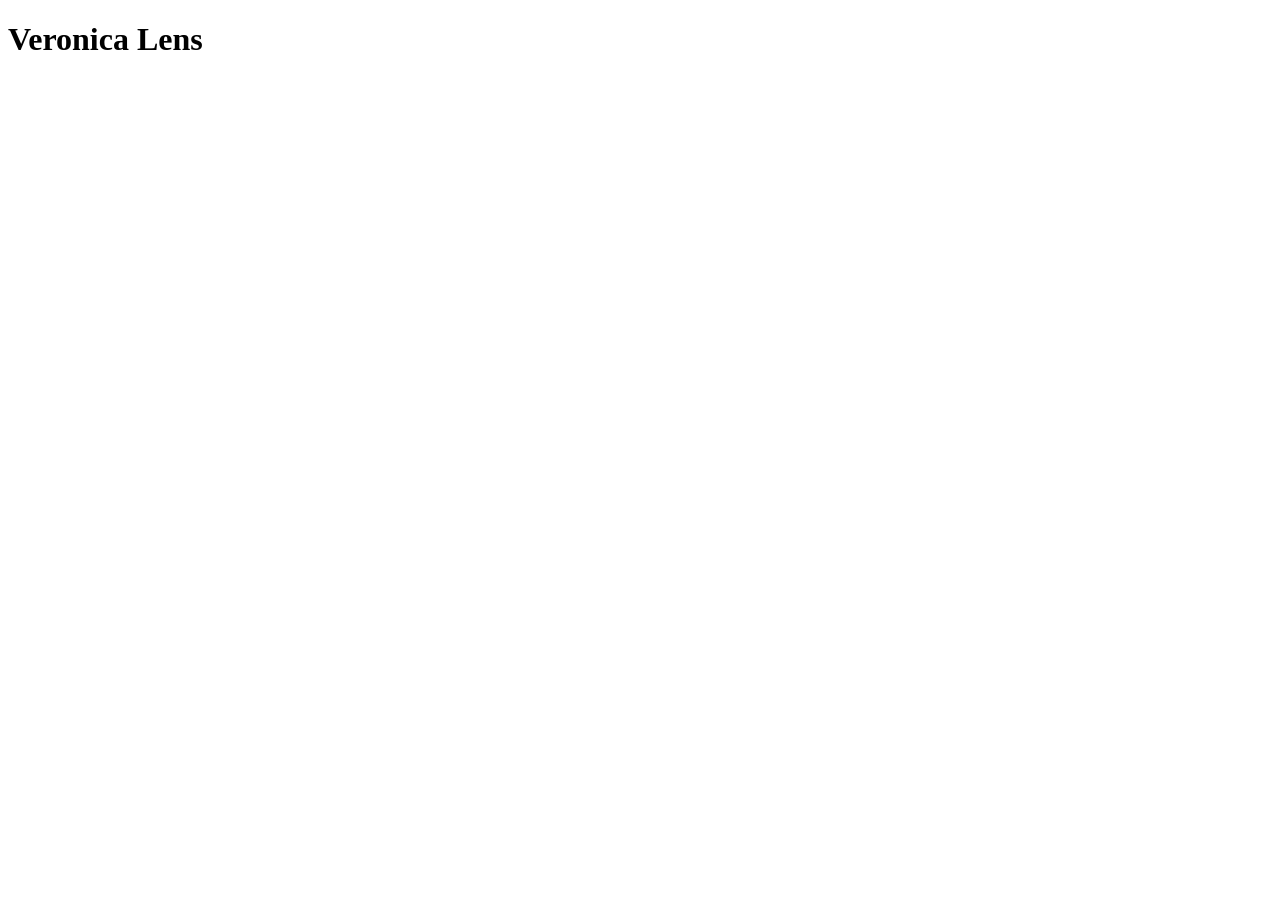
==== public/index.html @ 09145ca7 "feat: site html estático básico" ====
<!doctype html>
<html lang="pt-BR">
  <head>
    <meta charset="utf-8" />
    <meta name="viewport" content="width=device-width, initial-scale=1" />
    <title>Veronica Lens</title>
    <link rel="stylesheet" href="css/style.css" />
  </head>
  <body>
    <h1>Veronica Lens</h1>
    <script src="js/main.js"></script>
  </body>
</html>
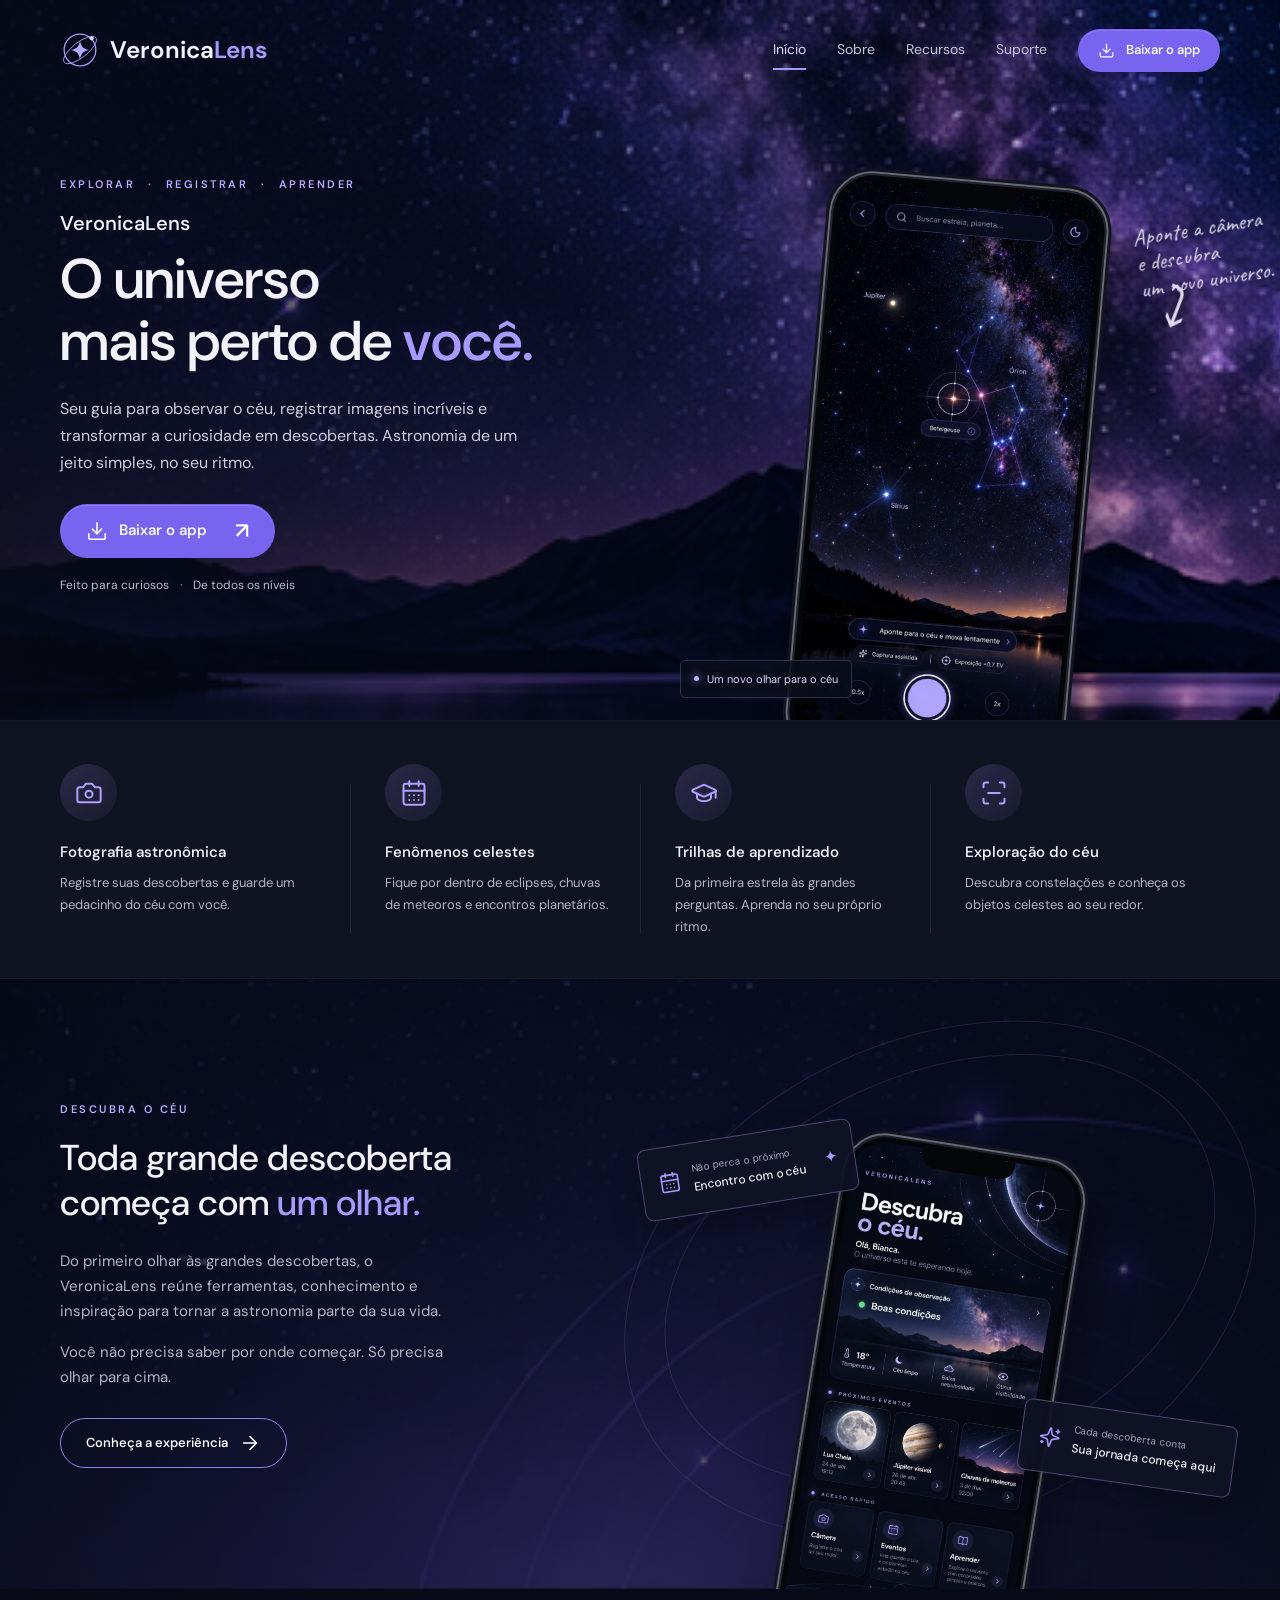
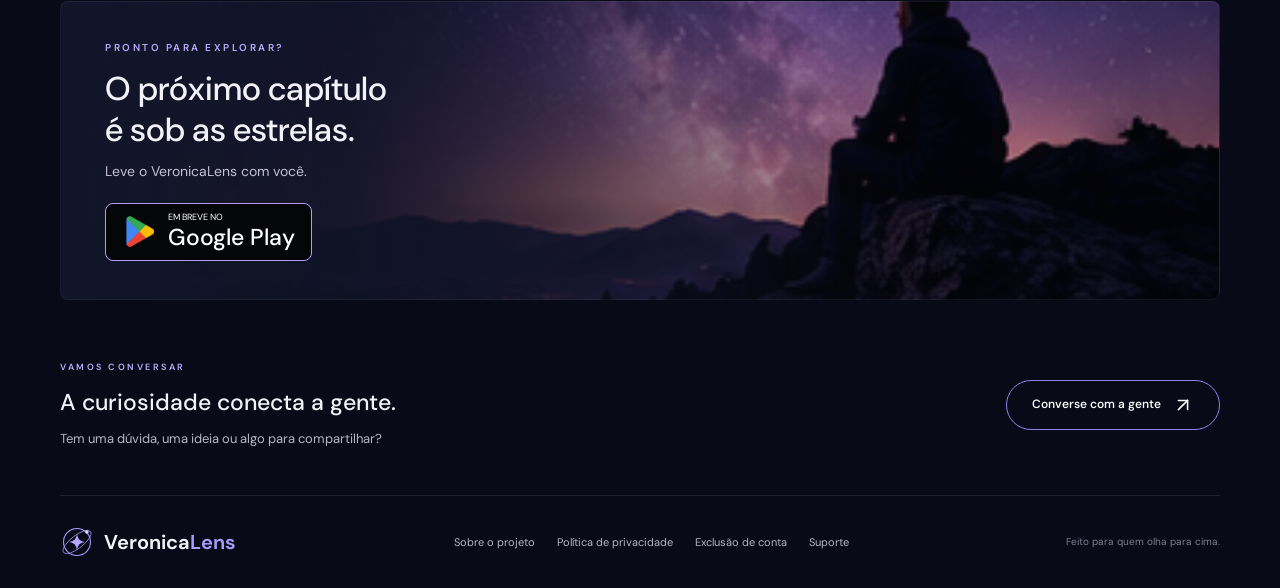
==== commit 546d9cc4: "feat(web): cria landing page e páginas de privacidade e exclusão de conta" ====
--- a/public/index.html
+++ b/public/index.html
@@ -1,13 +1,105 @@
-<!doctype html>
+<!DOCTYPE html>
 <html lang="pt-BR">
   <head>
-    <meta charset="utf-8" />
-    <meta name="viewport" content="width=device-width, initial-scale=1" />
-    <title>Veronica Lens</title>
-    <link rel="stylesheet" href="css/style.css" />
+    <meta charset="utf-8">
+    <meta name="viewport" content="width=device-width, initial-scale=1">
+    <meta name="theme-color" content="#080b17">
+    <meta name="description" content="Explore o céu, registre suas descobertas e aprenda astronomia com o VeronicaLens. O universo mais perto de você.">
+    <title>VeronicaLens | O universo mais perto de você</title>
+    <link rel="icon" href="assets/brand-mark.svg" type="image/svg+xml">
+    <link rel="preconnect" href="https://fonts.googleapis.com">
+    <link rel="preconnect" href="https://fonts.gstatic.com" crossorigin>
+    <link href="https://fonts.googleapis.com/css2?family=Caveat:wght@400;500&family=DM+Sans:wght@400;450;500;550;600;650;700&display=swap" rel="stylesheet">
+    <link rel="stylesheet" href="css/style.css">
+    <script src="js/lucide.min.js" defer></script>
+    <script src="js/main.js" defer></script>
   </head>
   <body>
-    <h1>Veronica Lens</h1>
-    <script src="js/main.js"></script>
+    <a class="skip-link" href="#conteudo">Ir para o conteúdo</a>
+    <div class="hero-sky" id="inicio">
+      <header class="site-header container">
+        <a class="brand" href="#inicio" aria-label="VeronicaLens, início">
+          <img src="assets/brand-mark.svg" width="40" height="40" alt="">
+          <span>Veronica<span class="brand-accent">Lens</span></span>
+        </a>
+        <button class="menu-toggle icon-button" type="button" aria-label="Abrir menu" aria-controls="main-nav" aria-expanded="false"><i data-lucide="menu" aria-hidden="true"></i></button>
+        <nav class="main-nav" id="main-nav" aria-label="Navegação principal">
+          <a class="nav-link active" href="#inicio" aria-current="location">Início</a>
+          <a class="nav-link" href="#sobre">Sobre</a>
+          <a class="nav-link" href="#recursos">Recursos</a>
+          <a class="nav-link" href="#suporte">Suporte</a>
+          <button class="button button-small" type="button" data-download><i data-lucide="download" aria-hidden="true"></i>Baixar o app</button>
+        </nav>
+      </header>
+
+      <main id="conteudo">
+        <section class="hero container" aria-labelledby="hero-title">
+          <div class="hero-copy">
+            <p class="eyebrow">Explorar <span>·</span> Registrar <span>·</span> Aprender</p>
+            <h1 id="hero-title">VeronicaLens<span class="hero-tagline">O universo<br>mais perto de <em>você.</em></span></h1>
+            <p class="hero-description">Seu guia para observar o céu, registrar imagens incríveis e transformar a curiosidade em descobertas. Astronomia de um jeito simples, no seu ritmo.</p>
+            <button class="button hero-button" type="button" data-download><i data-lucide="download" aria-hidden="true"></i>Baixar o app<span class="button-arrow" aria-hidden="true">↗</span></button>
+            <p class="hero-meta">Feito para curiosos <span>·</span> De todos os níveis</p>
+          </div>
+          <div class="hero-visual">
+            <div class="phone hero-phone">
+              <div class="phone-camera" aria-hidden="true"></div>
+              <img class="phone-screen" src="assets/camera.jpeg" width="738" height="1600" alt="Tela de exploração do VeronicaLens mostrando Órion, Betelgeuse e Sirius no céu estrelado" fetchpriority="high">
+            </div>
+            <div class="handwritten" aria-hidden="true">Aponte a câmera<br>e descubra<br>um novo universo.<span>⤵</span></div>
+            <div class="visual-caption"><span class="live-dot"></span> Um novo olhar para o céu</div>
+          </div>
+        </section>
+      </main>
+    </div>
+
+    <section class="features" id="recursos" aria-label="Recursos do VeronicaLens">
+      <div class="feature-grid container">
+        <article class="feature"><div class="feature-icon"><i data-lucide="camera" aria-hidden="true"></i></div><h2>Fotografia astronômica</h2><p>Registre suas descobertas e guarde um pedacinho do céu com você.</p></article>
+        <article class="feature"><div class="feature-icon"><i data-lucide="calendar-days" aria-hidden="true"></i></div><h2>Fenômenos celestes</h2><p>Fique por dentro de eclipses, chuvas de meteoros e encontros planetários.</p></article>
+        <article class="feature"><div class="feature-icon"><i data-lucide="graduation-cap" aria-hidden="true"></i></div><h2>Trilhas de aprendizado</h2><p>Da primeira estrela às grandes perguntas. Aprenda no seu próprio ritmo.</p></article>
+        <article class="feature"><div class="feature-icon"><i data-lucide="scan-line" aria-hidden="true"></i></div><h2>Exploração do céu</h2><p>Descubra constelações e conheça os objetos celestes ao seu redor.</p></article>
+      </div>
+    </section>
+
+    <section class="explore-section" id="sobre" aria-labelledby="explore-title">
+      <div class="explore container">
+        <div class="explore-copy">
+          <p class="eyebrow">Descubra o céu</p>
+          <h2 id="explore-title">Toda grande descoberta<br>começa com <em>um olhar.</em></h2>
+          <p>Do primeiro olhar às grandes descobertas, o VeronicaLens reúne ferramentas, conhecimento e inspiração para tornar a astronomia parte da sua vida.</p>
+          <p>Você não precisa saber por onde começar. Só precisa olhar para cima.</p>
+          <a class="button button-outline" href="#telas">Conheça a experiência<i data-lucide="arrow-right" aria-hidden="true"></i></a>
+        </div>
+        <section class="app-showcase" id="telas" aria-label="Telas do aplicativo">
+          <div class="orbit orbit-one" aria-hidden="true"></div><div class="orbit orbit-two" aria-hidden="true"></div>
+          <div class="floating-label label-events"><span class="label-icon"><i data-lucide="calendar-days" aria-hidden="true"></i></span><div><small>Não perca o próximo</small><strong>Encontro com o céu</strong></div><span class="tiny-star" aria-hidden="true">✦</span></div>
+          <div class="phone showcase-phone"><div class="phone-camera" aria-hidden="true"></div><img class="phone-screen" src="assets/home.jpeg" width="738" height="1600" alt="Tela inicial do VeronicaLens com condições de observação, próximos eventos e acesso ao aprendizado" loading="lazy"></div>
+          <div class="floating-label label-journey"><span class="label-icon"><i data-lucide="sparkles" aria-hidden="true"></i></span><div><small>Cada descoberta conta</small><strong>Sua jornada começa aqui</strong></div></div>
+        </section>
+      </div>
+    </section>
+
+    <section class="download-section container" id="download" aria-labelledby="download-title">
+      <div class="download-banner">
+        <div class="download-copy"><p class="eyebrow">Pronto para explorar?</p><h2 id="download-title">O próximo capítulo<br>é sob as estrelas.</h2><p>Leve o VeronicaLens com você.</p><button class="store-button" type="button" data-download><img src="assets/google-play.png" width="35" height="35" alt=""><span><small>EM BREVE NO</small><strong>Google Play</strong></span></button></div>
+      </div>
+    </section>
+
+    <section class="support-section container" id="suporte" aria-labelledby="support-title">
+      <div><p class="eyebrow">Vamos conversar</p><h2 id="support-title">A curiosidade conecta a gente.</h2><p>Tem uma dúvida, uma ideia ou algo para compartilhar?</p></div>
+      <a class="button button-outline" href="https://github.com/VeronicaLens/veronica-lens-web/issues" target="_blank" rel="noopener noreferrer">Converse com a gente<i data-lucide="arrow-up-right" aria-hidden="true"></i></a>
+    </section>
+
+    <footer class="site-footer container">
+      <a class="brand" href="#inicio" aria-label="VeronicaLens, voltar ao início"><img src="assets/brand-mark.svg" width="34" height="34" alt=""><span>Veronica<span class="brand-accent">Lens</span></span></a>
+      <nav aria-label="Links do rodapé"><a href="#sobre">Sobre o projeto</a><a href="privacidade/">Política de privacidade</a><a href="excluir-conta/">Exclusão de conta</a><a href="#suporte">Suporte</a></nav>
+      <p>Feito para quem olha para cima.</p>
+    </footer>
+
+    <dialog class="info-dialog" id="download-dialog" aria-labelledby="dialog-title">
+      <button class="dialog-close icon-button" type="button" data-close aria-label="Fechar"><i data-lucide="x" aria-hidden="true"></i></button>
+      <span class="dialog-symbol"><i data-lucide="orbit" aria-hidden="true"></i></span><p class="eyebrow">Uma nova perspectiva</p><h2 id="dialog-title">Estamos preparando<br>a próxima descoberta.</h2><p>O VeronicaLens está em desenvolvimento. O download estará disponível aqui quando o aplicativo for publicado na Google Play.</p><button class="button" type="button" data-close>Continuar explorando<i data-lucide="arrow-right" aria-hidden="true"></i></button>
+    </dialog>
   </body>
 </html>
--- a/public/css/style.css
+++ b/public/css/style.css
@@ -0,0 +1,240 @@
+:root {
+  color-scheme: dark;
+  --background: #080b17;
+  --surface: #101322;
+  --text: #f3f2f8;
+  --muted: #b6b5c7;
+  --accent: #a99aff;
+  --line: rgb(174 163 221 / 14%);
+  --font: "DM Sans", sans-serif;
+}
+
+* { box-sizing: border-box; }
+html { scroll-behavior: smooth; scroll-padding-top: 32px; }
+body { margin: 0; background: var(--background); color: var(--text); font-family: var(--font); font-size: 16px; line-height: 1.65; letter-spacing: 0; }
+button, a { -webkit-tap-highlight-color: transparent; }
+button { font: inherit; cursor: pointer; }
+a { color: inherit; text-decoration: none; }
+button, input { letter-spacing: 0; }
+button { color: inherit; }
+img { display: block; max-width: 100%; }
+svg { width: 22px; height: 22px; flex-shrink: 0; stroke-width: 1.7; }
+button:focus-visible, a:focus-visible { outline: 2px solid var(--accent); outline-offset: 6px; }
+::selection { color: white; background: #6755b8; }
+.container { width: min(1160px, calc(100% - 96px)); margin-inline: auto; }
+.skip-link { position: absolute; top: -80px; left: 20px; z-index: 20; background: var(--text); color: var(--background); padding: 10px 18px; }
+.skip-link:focus { top: 12px; }
+.hero-sky { position: relative; isolation: isolate; overflow: hidden; background: url("../assets/hero_ceu_estrelado.png") center bottom / cover no-repeat; }
+.hero-sky::before { content: ""; position: absolute; inset: 0; z-index: -1; background: linear-gradient(90deg, rgb(7 10 23 / 79%) 0%, rgb(7 10 23 / 43%) 48%, rgb(7 10 23 / 9%) 100%); }
+.site-header { height: 100px; display: flex; align-items: center; justify-content: space-between; gap: 32px; }
+.brand { display: inline-flex; align-items: center; gap: 10px; flex-shrink: 0; font-size: 24px; font-weight: 650; line-height: 1; }
+.brand-accent { color: var(--accent); }
+.main-nav { display: flex; gap: 31px; align-items: center; font-size: 14px; }
+.nav-link { position: relative; color: #c7c5d6; padding-block: 10px; transition: color .2s; }
+.nav-link:hover, .nav-link.active { color: #e0d8ff; }
+.nav-link.active::after { position: absolute; content: ""; height: 2px; bottom: 2px; left: 0; right: 0; background: var(--accent); }
+.button { display: inline-flex; justify-content: center; align-items: center; gap: 11px; min-height: 54px; padding: 13px 25px; border: 1px solid transparent; border-radius: 40px; color: white; background: #7864ef; box-shadow: inset 0 1px 0 rgb(255 255 255 / 16%); font-weight: 550; font-size: 15px; line-height: 1.4; transition: background .2s, transform .2s, border-color .2s; }
+.button:hover { background: #8c79fa; transform: translateY(-2px); }
+.button-small { min-height: 43px; padding: 10px 19px; font-size: 13px; }
+.button-small svg { width: 17px; height: 17px; }
+.button-outline { background: transparent; border-color: #9481eb; box-shadow: none; }
+.button-outline:hover { background: rgb(169 154 255 / 10%); border-color: #cabfff; }
+.icon-button { display: grid; place-items: center; width: 44px; height: 44px; padding: 0; border: 1px solid var(--line); border-radius: 50%; background: var(--surface); }
+.menu-toggle { display: none; }
+.hero { min-height: 620px; display: grid; grid-template-columns: 1.12fr 1fr; gap: 20px; align-items: center; }
+.hero-copy { padding-block: 40px 90px; position: relative; z-index: 2; animation: enter .8s both; }
+.eyebrow { margin: 0 0 17px; text-transform: uppercase; font-size: 11px; font-weight: 600; letter-spacing: 2.5px; color: #baacff; }
+.eyebrow span { margin-inline: 7px; }
+h1, h2, p { margin-top: 0; }
+h1 { margin-bottom: 23px; font-size: 20px; font-weight: 550; line-height: 1.3; }
+.hero-tagline { display: block; margin-top: 12px; font-size: 56px; font-weight: 550; line-height: 1.11; }
+em { color: var(--accent); font-style: normal; }
+.hero-description { max-width: 480px; margin-bottom: 27px; font-size: 16px; color: #d0cddd; line-height: 1.7; }
+.hero-button { min-width: 215px; }
+.button-arrow { margin-left: 17px; font-size: 22px; line-height: 1; }
+.hero-meta { margin: 18px 0 0; color: #c0bacd; font-size: 12px; }
+.hero-meta span { margin-inline: 8px; color: var(--accent); }
+.hero-visual { position: relative; align-self: stretch; display: flex; justify-content: center; align-items: flex-end; padding-top: 25px; animation: enter 1s .15s both; }
+.phone { position: relative; flex-shrink: 0; width: 270px; padding: 7px; border: 2px solid #686978; border-radius: 43px; background: #050609; box-shadow: 0 0 0 3px #13151e, 16px 25px 45px rgb(0 0 0 / 38%), inset 0 0 0 2px #20222c; overflow: hidden; }
+.phone-screen { width: 100%; height: auto; border-radius: 34px; }
+.phone-camera { position: absolute; z-index: 1; width: 94px; height: 19px; top: 7px; left: 50%; transform: translateX(-50%); border-radius: 0 0 15px 15px; background: #050609; }
+.hero-phone { width: 280px; transform: rotate(5deg) translateY(45px); }
+.handwritten { position: absolute; right: -56px; top: 115px; color: #e1dbef; font-family: "Caveat", cursive; font-size: 23px; line-height: 1.12; transform: rotate(-9deg); }
+.handwritten span { display: block; margin: 6px 0 0 10px; font-size: 55px; transform: rotate(30deg); }
+.visual-caption { position: absolute; bottom: 22px; left: -2px; display: flex; align-items: center; gap: 8px; color: #ded6f1; font-size: 11px; padding: 9px 13px; border: 1px solid rgb(202 191 255 / 20%); border-radius: 5px; background: rgb(10 13 28 / 85%); }
+.live-dot { height: 5px; width: 5px; border-radius: 50%; background: #c1afff; box-shadow: 0 0 8px #a99aff; }
+.features { position: relative; z-index: 3; background: #101322; border-block: 1px solid rgb(255 255 255 / 3%); }
+.feature-grid { display: grid; grid-template-columns: repeat(4, 1fr); gap: 0; padding-block: 43px 40px; }
+.feature { position: relative; padding: 0 26px 0 35px; }
+.feature:first-child { padding-left: 0; }
+.feature:last-child { padding-right: 0; }
+.feature + .feature::before { content: ""; position: absolute; left: 0; top: 20px; bottom: 5px; width: 1px; background: var(--line); }
+.feature-icon { display: grid; place-items: center; height: 57px; width: 57px; margin-bottom: 19px; border-radius: 50%; color: #b3a0ff; background: linear-gradient(135deg, #2b2847, #191c30); }
+.feature-icon svg { width: 28px; height: 28px; }
+.feature h2 { margin-bottom: 7px; font-size: 15px; font-weight: 550; }
+.feature p { margin-bottom: 0; max-width: 235px; color: var(--muted); font-size: 13px; line-height: 1.7; }
+.explore-section { overflow: hidden; background: linear-gradient(rgb(8 11 23 / 65%), rgb(8 11 23 / 65%)), url("../assets/fundo_secoes_orbitas.png") center / cover no-repeat; }
+.explore { display: grid; grid-template-columns: 1fr 1fr; gap: 40px; align-items: center; min-height: 610px; }
+.explore-copy { padding-block: 70px; position: relative; z-index: 2; }
+.explore h2 { font-size: 36px; font-weight: 500; line-height: 1.25; margin-bottom: 24px; }
+.explore-copy > p:not(.eyebrow) { max-width: 410px; font-size: 15px; color: var(--muted); margin-bottom: 17px; }
+.explore-copy .button { margin-top: 11px; font-size: 13px; min-height: 46px; }
+.app-showcase { position: relative; min-height: 610px; display: flex; align-items: flex-end; justify-content: center; scroll-margin-top: 20px; }
+.showcase-phone { width: 245px; transform: rotate(9deg) translateY(65px); z-index: 1; }
+.orbit { position: absolute; top: 95px; left: 50%; width: 580px; height: 390px; border: 1px solid rgb(165 147 238 / 15%); border-radius: 50%; transform: translateX(-50%) rotate(-25deg); }
+.orbit-two { width: 660px; height: 480px; top: 60px; }
+.floating-label { position: absolute; display: flex; align-items: center; gap: 12px; border: 1px solid #4d456f; background: rgb(15 17 36 / 95%); border-radius: 8px; padding: 17px; box-shadow: 0 16px 35px rgb(0 0 0 / 20%); z-index: 2; }
+.label-events { left: -20px; top: 155px; transform: rotate(-9deg); }
+.label-journey { right: -15px; bottom: 105px; transform: rotate(8deg); }
+.label-icon { color: var(--accent); display: flex; }
+.floating-label small { display: block; color: #a7a1bb; font-size: 10px; }
+.floating-label strong { display: block; font-size: 12px; font-weight: 500; }
+.tiny-star { color: var(--accent); margin-left: 7px; }
+.download-section { position: relative; z-index: 3; padding-top: 12px; }
+.download-banner { min-height: 295px; border-radius: 8px; overflow: hidden; border: 1px solid rgb(255 255 255 / 6%); background: linear-gradient(90deg, #121529 0%, rgb(16 18 37 / 94%) 25%, rgb(16 18 37 / 18%) 75%), url("../assets/exploracao_paisagem.png") right center / cover no-repeat; }
+.download-copy { padding: 38px 44px; }
+.download-copy .eyebrow { margin-bottom: 11px; font-size: 10px; }
+.download-copy h2 { font-size: 33px; font-weight: 500; line-height: 1.25; margin-bottom: 10px; }
+.download-copy > p:not(.eyebrow) { font-size: 14px; color: #c5bfd3; margin-bottom: 20px; }
+.store-button { display: inline-flex; align-items: center; gap: 11px; padding: 8px 16px; border: 1px solid #b09bff; border-radius: 8px; color: white; background: #050608; text-align: left; transition: border-color .2s, background .2s; }
+.store-button:hover { border-color: white; background: #191623; }
+.store-button small { display: block; font-size: 9px; line-height: 1.2; }
+.store-button strong { display: block; font-size: 23px; font-weight: 500; line-height: 1.25; }
+.support-section { display: flex; justify-content: space-between; align-items: center; gap: 30px; padding-block: 60px 45px; }
+.support-section .eyebrow { font-size: 9px; margin-bottom: 9px; }
+.support-section h2 { font-size: 23px; font-weight: 500; margin-bottom: 7px; }
+.support-section p:not(.eyebrow) { margin-bottom: 0; font-size: 13px; color: var(--muted); }
+.support-section .button { font-size: 12px; min-height: 44px; white-space: nowrap; }
+.site-footer { border-top: 1px solid var(--line); display: flex; justify-content: space-between; align-items: center; gap: 25px; padding-block: 29px; }
+.site-footer .brand { font-size: 20px; }
+.site-footer nav { display: flex; align-items: center; gap: 22px; font-size: 11px; color: var(--muted); }
+.site-footer nav a:hover, .text-button:hover { color: white; }
+.text-button { border: 0; padding: 0; color: inherit; font: inherit; background: none; }
+.site-footer > p { font-size: 10px; color: #807e93; margin: 0; }
+.info-dialog { position: fixed; width: min(470px, calc(100% - 32px)); max-height: calc(100% - 40px); overflow-y: auto; padding: 45px 32px 32px; color: var(--text); background: #111424; border: 1px solid #48405f; border-radius: 8px; box-shadow: 0 25px 100px #0009; }
+.info-dialog::backdrop { background: rgb(3 5 13 / 80%); backdrop-filter: blur(7px); }
+.dialog-close { position: absolute; top: 12px; right: 12px; width: 34px; height: 34px; }
+.dialog-close svg { width: 18px; height: 18px; }
+.dialog-symbol { display: block; color: var(--accent); margin-bottom: 22px; }
+.dialog-symbol svg { width: 38px; height: 38px; }
+.info-dialog h2 { font-size: 28px; font-weight: 500; line-height: 1.3; }
+.info-dialog > p:not(.eyebrow) { color: var(--muted); font-size: 14px; }
+.info-dialog .button { margin-top: 10px; font-size: 13px; }
+body.has-dialog { overflow: hidden; }
+.legal-page { background: radial-gradient(ellipse at top right, rgb(169 154 255 / 7%), transparent 55%), var(--background); }
+.legal-header { display: flex; justify-content: space-between; align-items: center; gap: 20px; min-height: 100px; border-bottom: 1px solid var(--line); }
+.legal-back { color: var(--muted); font-size: 13px; }
+.legal-content { max-width: 790px; padding-block: 65px; }
+.legal-content h1 { font-size: 38px; font-weight: 550; line-height: 1.2; margin-bottom: 15px; overflow-wrap: anywhere; }
+.legal-content h2 { font-size: 23px; font-weight: 550; line-height: 1.4; margin-bottom: 17px; }
+.legal-content section { margin-top: 38px; }
+.legal-content p, .legal-content li { color: var(--muted); font-size: 15px; }
+.legal-content strong { color: var(--text); font-weight: 550; }
+.legal-content li { margin-bottom: 10px; padding-left: 5px; }
+.legal-content ul, .legal-content ol { padding-left: 22px; }
+.legal-content a:not(.button), .legal-footer a { color: #c5b8ff; text-decoration: underline; text-underline-offset: 4px; overflow-wrap: anywhere; }
+.legal-content .legal-meta { font-size: 12px; margin-bottom: 32px; }
+.legal-index { display: flex; flex-wrap: wrap; gap: 10px 24px; padding-block: 22px; margin-block: 30px; border-block: 1px solid var(--line); font-size: 13px; }
+.legal-notice { padding: 17px 20px; border-left: 3px solid var(--accent); background: rgb(169 154 255 / 6%); }
+.legal-request { margin-block: 8px 20px; max-width: 100%; white-space: normal; text-align: center; }
+.legal-footer { display: flex; justify-content: space-between; flex-wrap: wrap; gap: 20px; padding-block: 27px; border-top: 1px solid var(--line); font-size: 12px; color: var(--muted); }
+.legal-footer nav { display: flex; flex-wrap: wrap; gap: 20px; }
+@media (max-width: 760px) {
+  .legal-header { min-height: 80px; gap: 14px; }
+  .legal-header .brand { font-size: 19px; gap: 7px; }
+  .legal-back { font-size: 11px; }
+  .legal-content { padding-block: 40px; }
+  .legal-content h1 { font-size: 30px; }
+  .legal-content h2 { font-size: 21px; }
+  .legal-content p, .legal-content li { font-size: 14px; }
+  .legal-index { gap: 12px 18px; }
+}
+@keyframes enter { from { opacity: 0; transform: translateY(14px); } to { opacity: 1; transform: translateY(0); } }
+
+@media (min-width: 1500px) {
+  .hero { min-height: 690px; }
+  .hero-phone { width: 310px; }
+}
+@media (max-width: 1100px) {
+  .container { width: calc(100% - 64px); }
+  .main-nav { gap: 23px; }
+  .hero-tagline { font-size: 48px; }
+  .hero { min-height: 590px; }
+  .hero-phone { width: 250px; }
+  .handwritten { display: none; }
+  .feature { padding-inline: 24px; }
+  .feature h2 { font-size: 13px; }
+  .explore h2 { font-size: 31px; }
+  .label-events { left: -25px; top: 135px; }
+  .label-journey { right: -20px; bottom: 65px; }
+  .floating-label { gap: 8px; padding: 13px; }
+  .site-footer { flex-wrap: wrap; }
+  .site-footer > p { width: 100%; text-align: center; }
+}
+@media (max-width: 760px) {
+  .container { width: calc(100% - 40px); }
+  .site-header { height: 80px; }
+  .brand { font-size: 22px; }
+  .brand img { width: 35px; height: 35px; }
+  .menu-toggle { display: grid; }
+  .main-nav { display: none; position: absolute; top: 73px; left: 20px; right: 20px; padding: 20px; z-index: 10; background: #111423; border: 1px solid #383148; border-radius: 8px; box-shadow: 0 20px 45px #0006; }
+  .main-nav.is-open { display: flex; align-items: stretch; flex-direction: column; gap: 6px; }
+  .nav-link { padding: 9px 5px; }
+  .nav-link.active::after { display: none; }
+  .main-nav .button { margin-top: 10px; }
+  .hero { min-height: auto; grid-template-columns: 1fr; gap: 0; text-align: center; }
+  .hero-copy { padding: 20px 0 18px; }
+  .eyebrow { font-size: 9px; letter-spacing: 2px; }
+  h1 { font-size: 17px; }
+  .hero-tagline { font-size: 36px; line-height: 1.13; margin-top: 13px; }
+  .hero-description { font-size: 14px; max-width: 410px; margin: 0 auto 24px; }
+  .hero-meta { font-size: 11px; }
+  .hero-visual { height: 245px; padding: 0; align-self: auto; }
+  .hero-phone { width: 224px; transform: rotate(5deg) translateY(243px); }
+  .handwritten { top: 40px; right: calc(50% - 193px); font-size: 18px; text-align: left; }
+  .handwritten span { font-size: 40px; }
+  .visual-caption { left: 0; bottom: 30px; font-size: 9px; }
+  .hero-sky { background-position: 65% bottom; }
+  .hero-sky::before { background: linear-gradient(180deg, rgb(7 10 23 / 50%), rgb(7 10 23 / 28%)); }
+  .feature-grid { grid-template-columns: repeat(2, 1fr); gap: 30px 20px; padding-block: 32px; }
+  .feature, .feature:first-child, .feature:last-child { padding: 0; }
+  .feature + .feature::before { display: none; }
+  .feature-icon { width: 46px; height: 46px; margin-bottom: 13px; }
+  .feature-icon svg { width: 24px; height: 24px; }
+  .feature h2 { font-size: 13px; }
+  .feature p { font-size: 12px; }
+  .explore { grid-template-columns: 1fr; gap: 0; min-height: auto; }
+  .explore-copy { padding: 53px 0 12px; text-align: center; }
+  .explore h2 { font-size: 30px; }
+  .explore-copy > p:not(.eyebrow) { margin-inline: auto; font-size: 14px; }
+  .app-showcase { min-height: 465px; }
+  .showcase-phone { width: 220px; transform: rotate(8deg) translateY(68px); }
+  .floating-label strong { font-size: 10px; }
+  .floating-label small { font-size: 9px; }
+  .label-events { left: -3px; top: 95px; }
+  .label-journey { right: -3px; bottom: 75px; }
+  .download-section { padding-top: 0; }
+  .download-banner { min-height: 360px; background: linear-gradient(90deg, rgb(16 18 37 / 92%), rgb(16 18 37 / 20%)), url("../assets/exploracao_paisagem.png") 65% center / cover no-repeat; }
+  .download-copy { padding: 30px 24px 120px; }
+  .download-copy h2 { font-size: 29px; }
+  .download-copy > p:not(.eyebrow) { font-size: 12px; }
+  .support-section { flex-direction: column; text-align: center; padding-block: 42px; gap: 22px; }
+  .support-section h2 { font-size: 22px; }
+  .site-footer { flex-direction: column; gap: 24px; padding-block: 30px; }
+  .site-footer nav { gap: 20px; flex-wrap: wrap; justify-content: center; }
+  .site-footer > p { width: auto; }
+}
+@media (max-width: 380px) {
+  .hero-tagline { font-size: 36px; }
+  .eyebrow { letter-spacing: 1.5px; }
+  .handwritten { right: -8px; font-size: 16px; }
+  .visual-caption { padding: 7px; font-size: 8px; }
+  .feature h2 { font-size: 12px; }
+  .floating-label { padding: 10px; }
+  .label-icon { display: none; }
+  .support-section .button { white-space: normal; }
+}
+@media (prefers-reduced-motion: reduce) {
+  html { scroll-behavior: auto; }
+  *, *::before, *::after { animation: none !important; transition: none !important; }
+}
